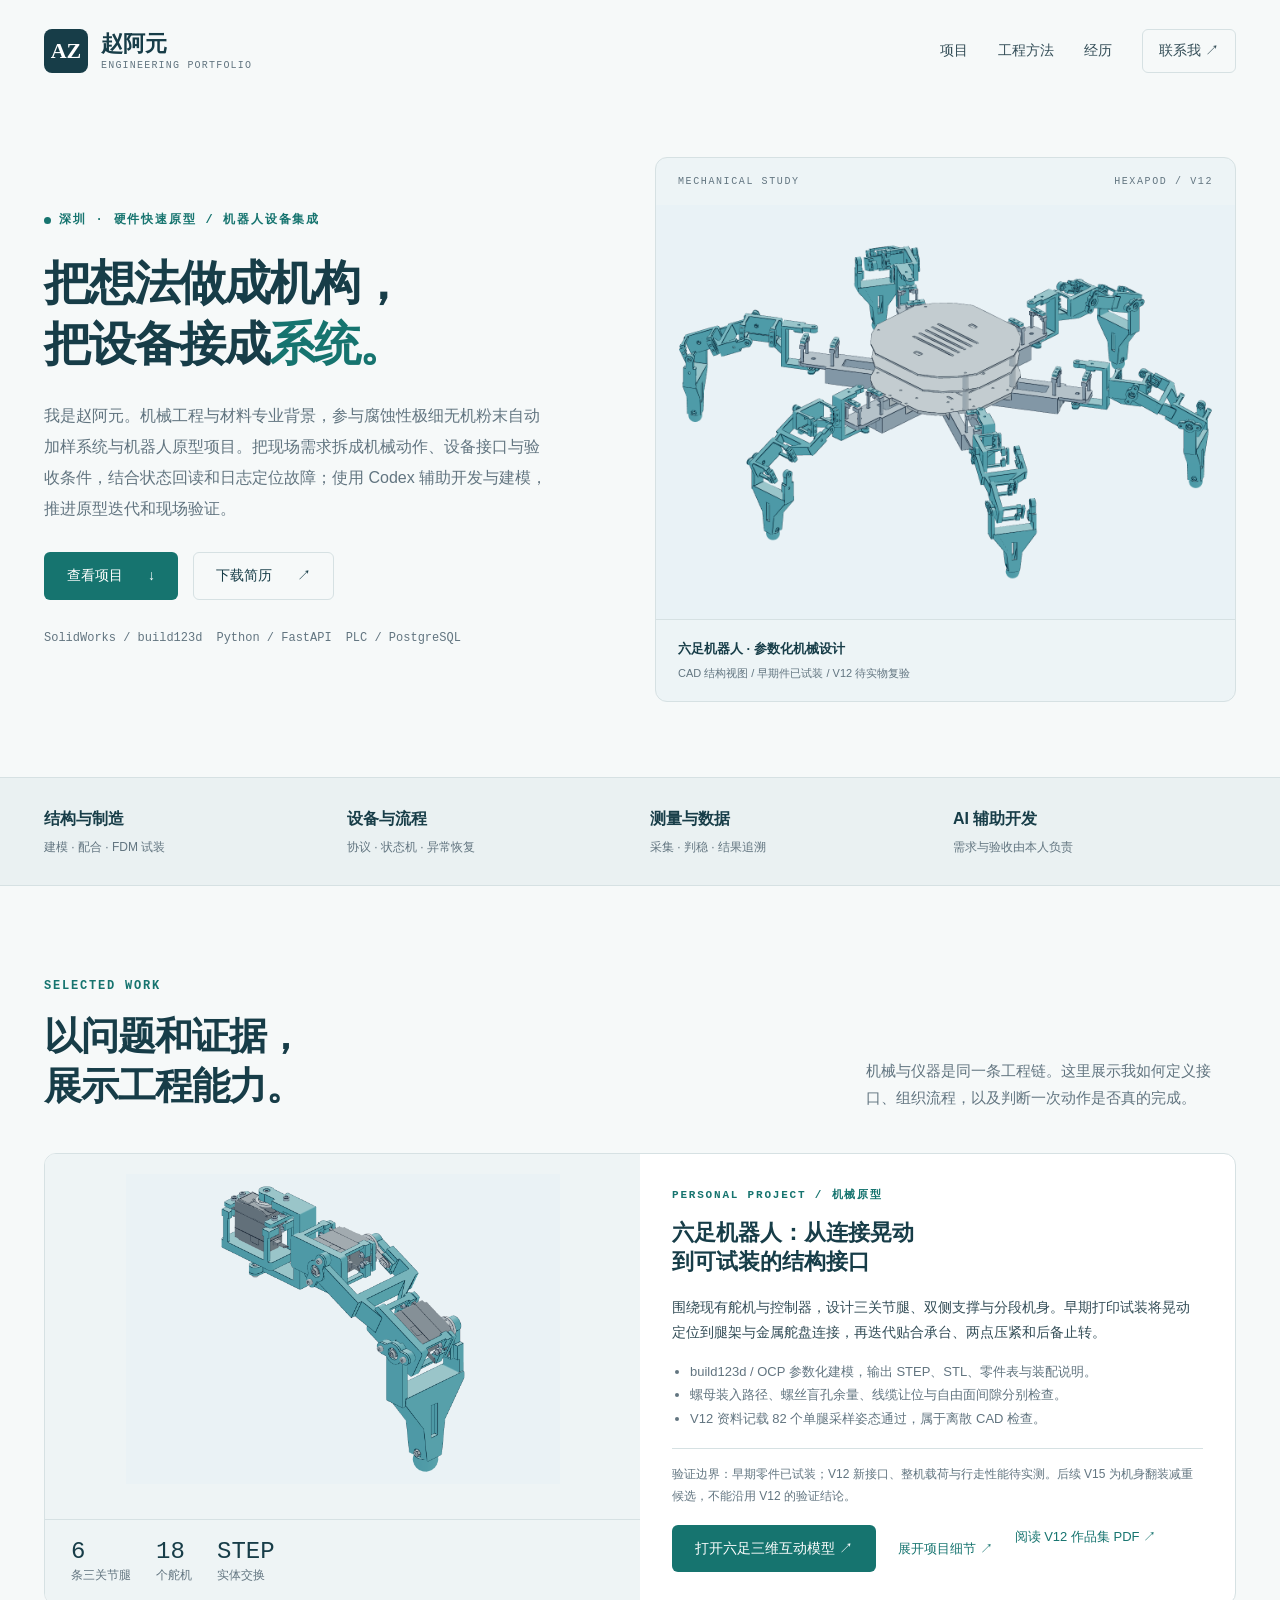
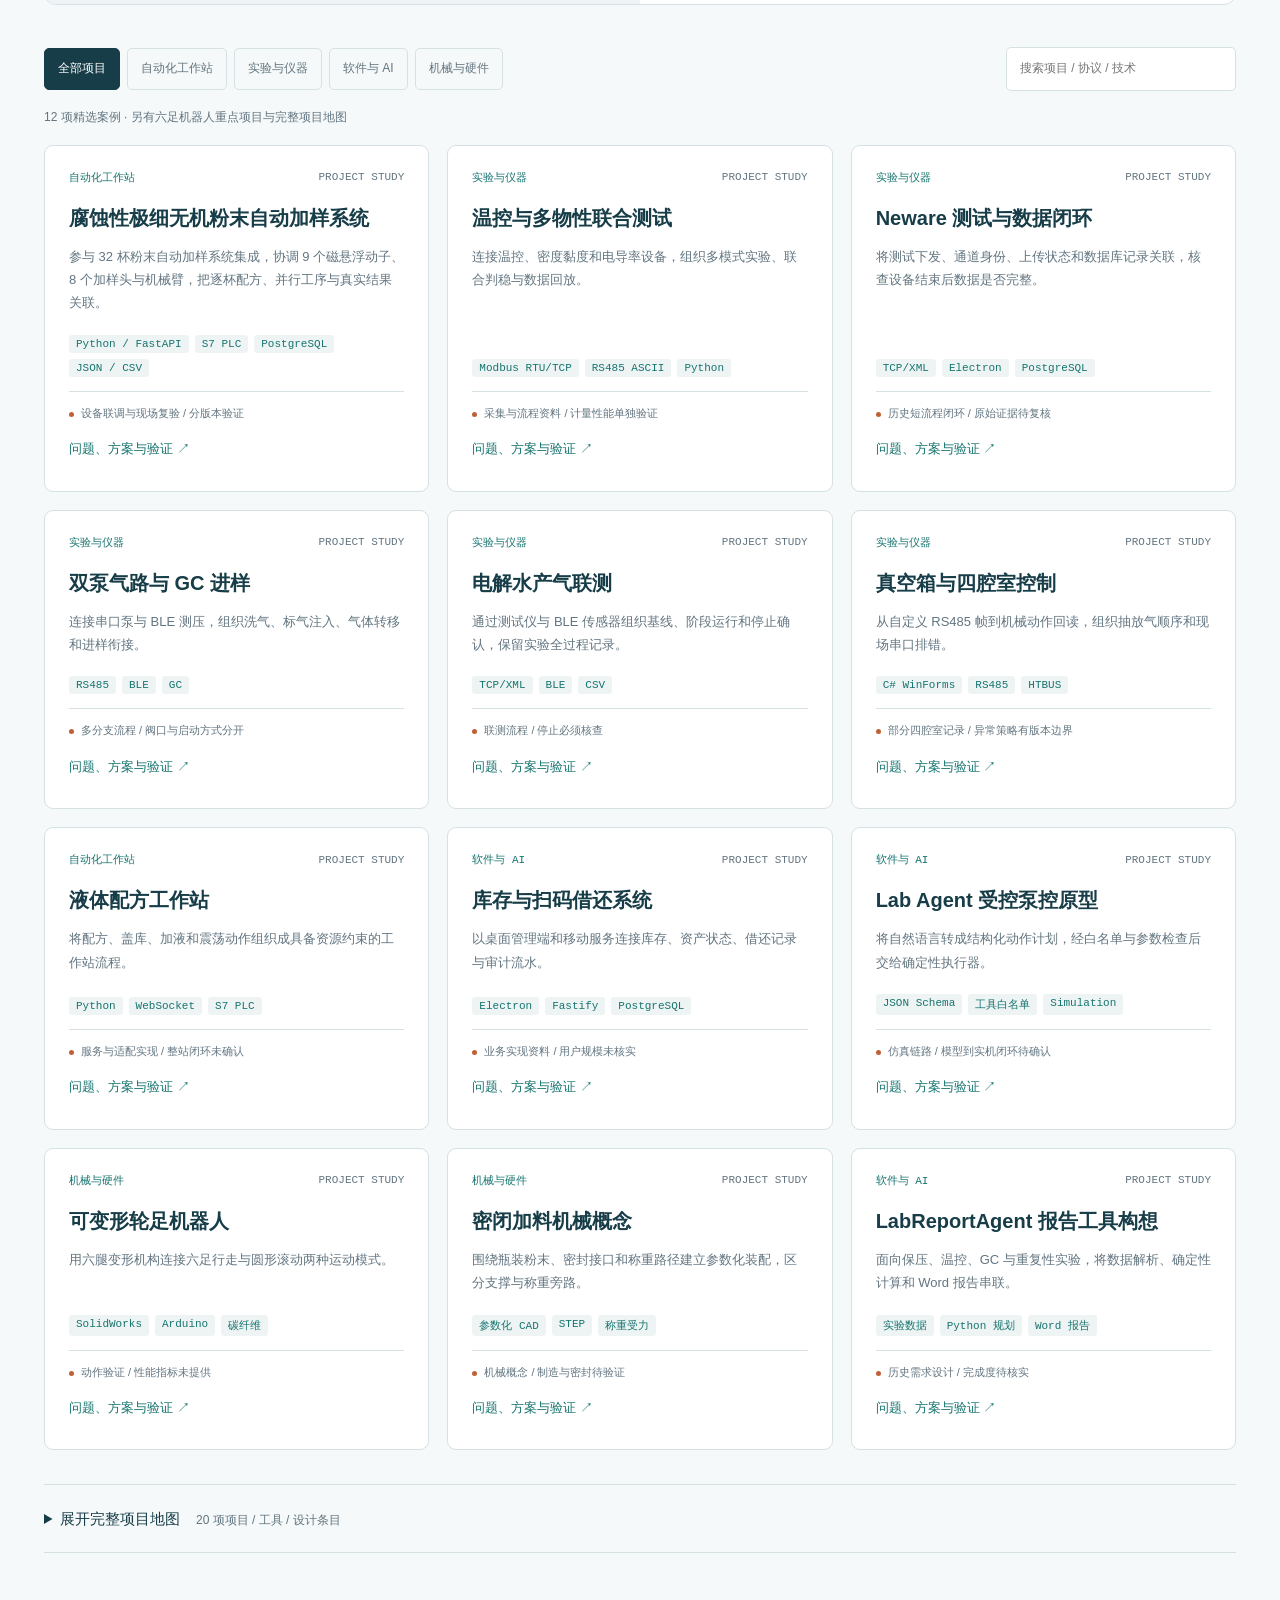
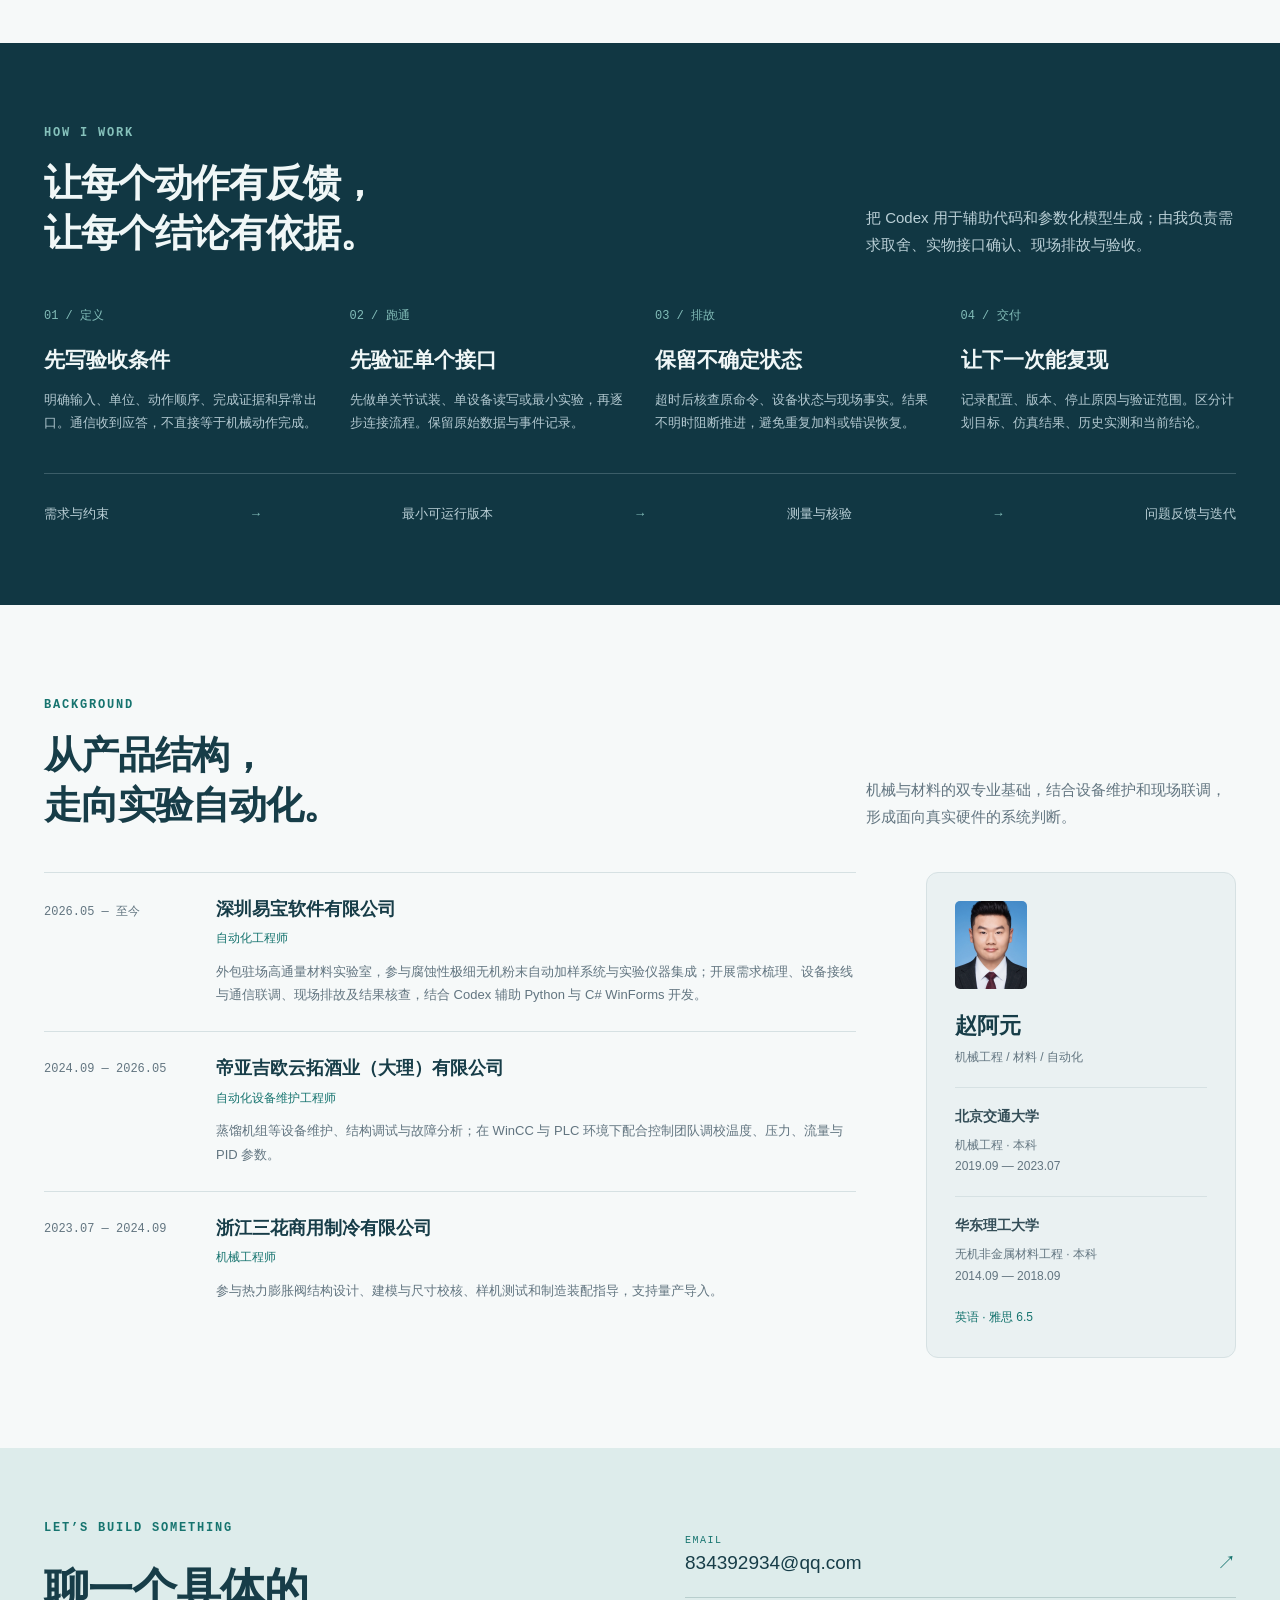
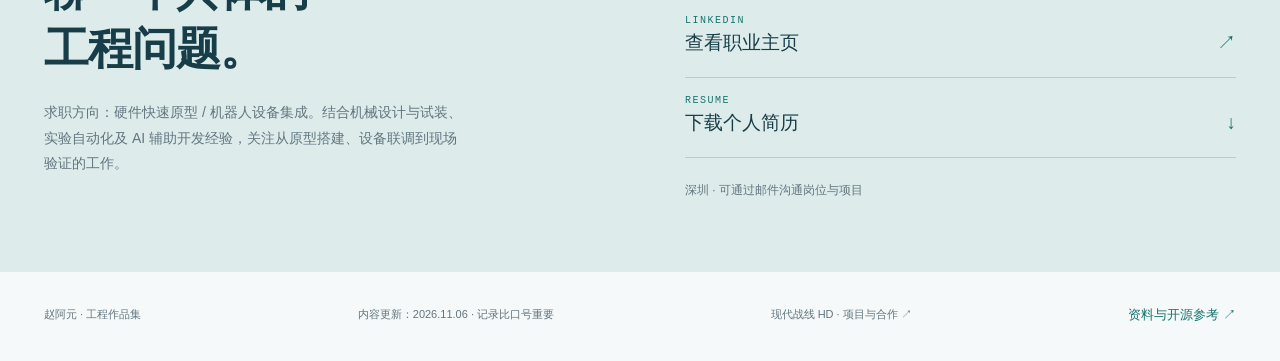
==== index.html @ dabff30d "Publish engineering portfolio" ====
<!DOCTYPE html>
<html lang="zh-CN">
<head>
  <meta charset="UTF-8">
  <meta name="viewport" content="width=device-width, initial-scale=1">
  <meta name="description" content="赵阿元的工程作品集：硬件快速原型、机器人设备集成与实验自动化。展示六足机器人、32 杯腐蚀性极细无机粉末自动加样系统、设备联调与数据追溯实践。">
  <meta name="theme-color" content="#173d48">
  <title>赵阿元 · 硬件原型与机器人设备集成</title>
  <link rel="icon" href="assets/favicon.svg" type="image/svg+xml">
  <link rel="stylesheet" href="style.css">
  <script src="app.js" defer></script>
</head>
<body>
  <a class="skip" href="#main">跳至正文</a>
  <header class="header"><a class="brand" href="#home"><span class="brand-mark">AZ</span><span>赵阿元<small>ENGINEERING PORTFOLIO</small></span></a><nav aria-label="主导航"><a href="#projects">项目</a><a href="#approach">工程方法</a><a href="#experience">经历</a><a class="nav-contact" href="#contact">联系我 <span aria-hidden="true">↗</span></a></nav></header>
  <main id="main">
    <section class="hero wrap" id="home">
      <div class="hero-copy"><p class="eyebrow"><span class="dot"></span> 深圳 · 硬件快速原型 / 机器人设备集成</p><h1>把想法做成机构，<br>把设备接成<span>系统。</span></h1><p class="intro">我是赵阿元。机械工程与材料专业背景，参与腐蚀性极细无机粉末自动加样系统与机器人原型项目。把现场需求拆成机械动作、设备接口与验收条件，结合状态回读和日志定位故障；使用 Codex 辅助开发与建模，推进原型迭代和现场验证。</p><div class="actions"><a class="button primary" href="#projects">查看项目 <span aria-hidden="true">↓</span></a><a class="button secondary" href="assets/resume.docx" download="赵阿元_机械设计与硬件快速原型工程师_中文简历_20261105.docx">下载简历 <span aria-hidden="true">↗</span></a></div><div class="hero-tags"><span>SolidWorks / build123d</span><span>Python / FastAPI</span><span>PLC / PostgreSQL</span></div></div>
      <figure class="hero-visual"><div class="figure-top"><span>MECHANICAL STUDY</span><span>HEXAPOD / V12</span></div><img src="assets/image1.png" alt="六足机器人V12打印结构CAD总览，未显示舵机和金属五金" width="1400" height="1000"><figcaption><strong>六足机器人 · 参数化机械设计</strong><span>CAD 结构视图 / 早期件已试装 / V12 待实物复验</span></figcaption></figure>
    </section>
    <div class="scope-strip"><div class="wrap"><span>结构与制造<small>建模 · 配合 · FDM 试装</small></span><span>设备与流程<small>协议 · 状态机 · 异常恢复</small></span><span>测量与数据<small>采集 · 判稳 · 结果追溯</small></span><span>AI 辅助开发<small>需求与验收由本人负责</small></span></div></div>
    <section class="section wrap" id="projects"><div class="section-head"><div><p class="eyebrow">SELECTED WORK</p><h2>以问题和证据，<br>展示工程能力。</h2></div><p>机械与仪器是同一条工程链。这里展示我如何定义接口、组织流程，以及判断一次动作是否真的完成。</p></div>
      <article class="featured"><div class="feature-media"><img src="assets/image2.png" alt="三关节机器人单腿CAD装配视图" loading="lazy"><div class="feature-stats"><span><b>6</b> 条三关节腿</span><span><b>18</b> 个舵机</span><span><b>STEP</b> 实体交换</span></div></div><div class="feature-text"><p class="eyebrow">PERSONAL PROJECT / 机械原型</p><h3>六足机器人：从连接晃动<br>到可试装的结构接口</h3><p>围绕现有舵机与控制器，设计三关节腿、双侧支撑与分段机身。早期打印试装将晃动定位到腿架与金属舵盘连接，再迭代贴合承台、两点压紧和后备止转。</p><ul><li>build123d / OCP 参数化建模，输出 STEP、STL、零件表与装配说明。</li><li>螺母装入路径、螺丝盲孔余量、线缆让位与自由面间隙分别检查。</li><li>V12 资料记载 82 个单腿采样姿态通过，属于离散 CAD 检查。</li></ul><p class="boundary">验证边界：早期零件已试装；V12 新接口、整机载荷与行走性能待实测。后续 V15 为机身翻装减重候选，不能沿用 V12 的验证结论。</p><div class="actions"><a class="button primary" href="hexapod/index.html">打开六足三维互动模型 ↗</a><button class="text-link" data-project="hexapod">展开项目细节 ↗</button><a class="text-link" href="assets/hexapod-portfolio.pdf" target="_blank" rel="noopener">阅读 V12 作品集 PDF ↗</a></div></div></article>
      <div class="project-toolbar"><div class="filters" role="group" aria-label="筛选项目"><button class="active" data-filter="all" aria-pressed="true">全部项目</button><button data-filter="automation" aria-pressed="false">自动化工作站</button><button data-filter="instrument" aria-pressed="false">实验与仪器</button><button data-filter="software" aria-pressed="false">软件与 AI</button><button data-filter="mechanical" aria-pressed="false">机械与硬件</button></div><label class="search"><span class="sr-only">搜索项目和技术</span><input id="search" type="search" placeholder="搜索项目 / 协议 / 技术" autocomplete="off"></label></div>
      <p class="result-label" id="result-label" aria-live="polite"></p><div class="project-grid" id="project-grid"></div><p class="empty" id="empty" hidden>没有匹配的项目。试试“温控”“PLC”或清空搜索。</p>
      <details class="catalog"><summary>展开完整项目地图 <span>20 项项目 / 工具 / 设计条目</span></summary><p>依据 2026-09-28 项目总册归并；同源工具与版本不重复计算为独立产线，概念方案与实机项目分开标注。</p><div class="table-scroll"><table><caption class="sr-only">工程项目完整地图</caption><thead><tr><th>条目</th><th>范围</th><th>资料中的成熟度边界</th></tr></thead><tbody id="catalog-body"></tbody></table></div></details>
    </section>
    <section class="method-section" id="approach"><div class="wrap"><div class="section-head"><div><p class="eyebrow">HOW I WORK</p><h2>让每个动作有反馈，<br>让每个结论有依据。</h2></div><p>把 Codex 用于辅助代码和参数化模型生成；由我负责需求取舍、实物接口确认、现场排故与验收。</p></div><div class="method-grid"><article><span class="step">01 / 定义</span><h3>先写验收条件</h3><p>明确输入、单位、动作顺序、完成证据和异常出口。通信收到应答，不直接等于机械动作完成。</p></article><article><span class="step">02 / 跑通</span><h3>先验证单个接口</h3><p>先做单关节试装、单设备读写或最小实验，再逐步连接流程。保留原始数据与事件记录。</p></article><article><span class="step">03 / 排故</span><h3>保留不确定状态</h3><p>超时后核查原命令、设备状态与现场事实。结果不明时阻断推进，避免重复加料或错误恢复。</p></article><article><span class="step">04 / 交付</span><h3>让下一次能复现</h3><p>记录配置、版本、停止原因与验证范围。区分计划目标、仿真结果、历史实测和当前结论。</p></article></div><div class="flow-line"><span>需求与约束</span><i aria-hidden="true">→</i><span>最小可运行版本</span><i aria-hidden="true">→</i><span>测量与核验</span><i aria-hidden="true">→</i><span>问题反馈与迭代</span></div></div></section>
    <section class="section wrap" id="experience"><div class="section-head"><div><p class="eyebrow">BACKGROUND</p><h2>从产品结构，<br>走向实验自动化。</h2></div><p>机械与材料的双专业基础，结合设备维护和现场联调，形成面向真实硬件的系统判断。</p></div><div class="background-grid"><div class="timeline"><article><time>2026.05 — 至今</time><div><h3>深圳易宝软件有限公司</h3><p class="role">自动化工程师</p><p>外包驻场高通量材料实验室，参与腐蚀性极细无机粉末自动加样系统与实验仪器集成；开展需求梳理、设备接线与通信联调、现场排故及结果核查，结合 Codex 辅助 Python 与 C# WinForms 开发。</p></div></article><article><time>2024.09 — 2026.05</time><div><h3>帝亚吉欧云拓酒业（大理）有限公司</h3><p class="role">自动化设备维护工程师</p><p>蒸馏机组等设备维护、结构调试与故障分析；在 WinCC 与 PLC 环境下配合控制团队调校温度、压力、流量与 PID 参数。</p></div></article><article><time>2023.07 — 2024.09</time><div><h3>浙江三花商用制冷有限公司</h3><p class="role">机械工程师</p><p>参与热力膨胀阀结构设计、建模与尺寸校核、样机测试和制造装配指导，支持量产导入。</p></div></article></div><aside class="education"><img src="assets/portrait.png" alt="赵阿元个人照片" width="180" height="220" loading="lazy"><h3>赵阿元</h3><p>机械工程 / 材料 / 自动化</p><div><strong>北京交通大学</strong><p>机械工程 · 本科<br>2019.09 — 2023.07</p></div><div><strong>华东理工大学</strong><p>无机非金属材料工程 · 本科<br>2014.09 — 2018.09</p></div><span class="language">英语 · 雅思 6.5</span></aside></div></section>
    <section class="contact-section" id="contact"><div class="wrap contact-grid"><div><p class="eyebrow">LET’S BUILD SOMETHING</p><h2>聊一个具体的<br>工程问题。</h2><p>求职方向：硬件快速原型 / 机器人设备集成。结合机械设计与试装、实验自动化及 AI 辅助开发经验，关注从原型搭建、设备联调到现场验证的工作。</p></div><div class="contact-links"><a href="mailto:834392934@qq.com"><small>EMAIL</small><span>834392934@qq.com <b aria-hidden="true">↗</b></span></a><a href="https://www.linkedin.com/in/%E9%98%BF%E5%85%83-%E8%B5%B5-064b16136/" target="_blank" rel="noopener"><small>LINKEDIN</small><span>查看职业主页 <b aria-hidden="true">↗</b></span></a><a href="assets/resume.docx" download="赵阿元_机械设计与硬件快速原型工程师_中文简历_20261105.docx"><small>RESUME</small><span>下载个人简历 <b aria-hidden="true">↓</b></span></a><p>深圳 · 可通过邮件沟通岗位与项目</p></div></div></section>
  </main>
  <footer class="wrap footer"><span>赵阿元 · 工程作品集</span><span>内容更新：2026.11.06 · 记录比口号重要</span><a href="https://ayuan-zhao-engineering.sunny-seal-5928.chatgpt.site/modern-front-hd/">现代战线 HD · 项目与合作 ↗</a><button id="sources-button" class="text-link">资料与开源参考 ↗</button></footer>
  <dialog id="project-dialog" aria-labelledby="dialog-title"><div class="dialog-top"><p class="eyebrow" id="dialog-category"></p><button class="close" aria-label="关闭项目详情">×</button></div><h2 id="dialog-title"></h2><div id="dialog-content"></div><button class="button secondary close-bottom">返回作品集</button></dialog>
</body>
</html>
---- style.css ----
:root{--ink:#173d48;--text:#334d57;--muted:#627580;--teal:#16746f;--paper:#f6f9f9;--line:#d6e1e3;--orange:#bf6137;--navy:#113743;--white:#fff;--radius:12px}*{box-sizing:border-box}html{scroll-behavior:smooth;scroll-padding-top:94px}body{margin:0;background:var(--paper);color:var(--text);font-family:"Segoe UI","Microsoft YaHei",sans-serif;font-size:16px;line-height:1.8}h1,h2,h3,p,figure{margin:0}h1,h2,h3{color:var(--ink);line-height:1.3;text-wrap:balance}h1{font-size:clamp(35px,3.65vw,60px);letter-spacing:-2px;font-weight:700}h1 span{color:var(--teal)}h2{font-size:clamp(30px,3vw,44px);letter-spacing:-1px}h3{font-size:22px}a{color:inherit;text-decoration:none}button,input{font:inherit}button{cursor:pointer}button,a,input,summary{touch-action:manipulation}a:focus-visible,button:focus-visible,input:focus-visible,summary:focus-visible{outline:3px solid var(--orange);outline-offset:4px}.wrap{max-width:1280px;margin:auto;padding-left:44px;padding-right:44px}.header{max-width:1280px;margin:auto;height:102px;padding:0 44px;display:flex;align-items:center;justify-content:space-between;gap:24px}.brand{display:flex;align-items:center;gap:13px;color:var(--ink);font-size:22px;font-weight:700;line-height:1.4}.brand small{display:block;font-family:Consolas,monospace;font-size:10px;letter-spacing:1.2px;color:var(--muted);font-weight:400}.brand-mark{width:44px;height:44px;background:var(--ink);color:white;border-radius:8px;display:grid;place-items:center;font-family:Georgia,serif;font-size:22px}nav{display:flex;align-items:center;gap:30px;font-size:14px}nav a:hover{color:var(--teal)}.nav-contact{border:1px solid var(--line);padding:8px 16px;border-radius:6px}.hero{display:grid;grid-template-columns:1fr 1fr;align-items:center;gap:30px;padding-top:55px;padding-bottom:75px}.eyebrow{font-family:Consolas,"Microsoft YaHei",monospace;letter-spacing:1.8px;font-size:12px;font-weight:600;color:var(--teal);margin-bottom:22px;display:flex;align-items:center;gap:8px}.dot{height:7px;width:7px;background:var(--teal);border-radius:50%}.intro{max-width:510px;margin-top:25px;color:var(--muted);font-size:16px;line-height:1.95}.actions{display:flex;flex-wrap:wrap;gap:15px;margin-top:28px}.button{min-height:46px;padding:10px 22px;display:inline-flex;gap:25px;align-items:center;justify-content:center;border-radius:6px;border:1px solid transparent;font-size:14px}.primary{background:var(--teal);color:var(--white)}.primary:hover{background:#115955}.secondary{border-color:var(--line);background:transparent;color:var(--ink)}.secondary:hover{background:#e7eff0}.hero-tags{display:flex;flex-wrap:wrap;gap:14px;font-family:Consolas,monospace;font-size:12px;margin-top:28px;color:var(--muted)}.hero-visual{border-radius:var(--radius);background:#edf4f6;overflow:hidden;border:1px solid var(--line);position:relative}.figure-top{display:flex;justify-content:space-between;padding:18px 22px;font:10px Consolas,monospace;letter-spacing:1.6px;color:var(--muted)}.hero-visual img{display:block;width:100%;height:auto;mix-blend-mode:multiply}.hero-visual figcaption{padding:17px 22px;border-top:1px solid var(--line);font-size:13px}.hero-visual figcaption strong{display:block;color:var(--ink);font-weight:600}.hero-visual figcaption span{display:block;font-size:11px;margin-top:4px;color:var(--muted)}.scope-strip{background:#eaf1f2;border-top:1px solid var(--line);border-bottom:1px solid var(--line)}.scope-strip>.wrap{display:grid;grid-template-columns:repeat(4,1fr);padding-top:27px;padding-bottom:27px;gap:20px}.scope-strip span{font-weight:600;color:var(--ink)}.scope-strip small{display:block;font-size:12px;font-weight:400;color:var(--muted);margin-top:3px}.section{padding-top:90px;padding-bottom:90px}.section-head{display:flex;justify-content:space-between;align-items:flex-end;gap:50px;margin-bottom:42px}.section-head .eyebrow{margin-bottom:13px}.section-head>p{max-width:370px;color:var(--muted);font-size:15px}.featured{display:grid;grid-template-columns:1fr 1fr;background:white;border:1px solid var(--line);border-radius:var(--radius);overflow:hidden}.feature-media{background:#eef4f5;display:flex;flex-direction:column;justify-content:space-between}.feature-media>img{width:100%;height:350px;object-fit:contain;padding:20px;mix-blend-mode:multiply}.feature-stats{display:flex;gap:25px;padding:18px 26px;border-top:1px solid var(--line);font-size:12px;color:var(--muted)}.feature-stats b{font:24px Consolas,monospace;display:block;color:var(--ink)}.feature-text{padding:32px}.feature-text>.eyebrow{font-size:11px;margin-bottom:14px}.feature-text>p:not(.eyebrow){font-size:14px;margin-top:18px}.feature-text ul{padding-left:18px;font-size:13px;color:var(--muted);margin:15px 0}.feature-text .boundary{padding-top:15px;border-top:1px solid var(--line);font-size:12px!important;color:var(--muted)}.text-link{padding:0;background:none;border:0;color:var(--teal);font-size:13px;text-align:left;min-height:36px}.text-link:hover{text-decoration:underline}.feature-text .actions{gap:22px;margin-top:18px}.project-toolbar{display:flex;justify-content:space-between;align-items:center;gap:18px;margin-top:42px}.filters{display:flex;gap:7px;flex-wrap:wrap}.filters button{border:1px solid var(--line);border-radius:5px;min-height:42px;padding:7px 13px;background:transparent;font-size:12px;color:var(--muted)}.filters button.active{background:var(--ink);border-color:var(--ink);color:white}.search input{width:230px;background:white;border:1px solid var(--line);border-radius:5px;padding:10px 13px;min-height:42px;font-size:12px;color:var(--ink)}.result-label{font-size:12px;color:var(--muted);margin:16px 0}.project-grid{display:grid;grid-template-columns:repeat(3,1fr);gap:18px}.project-card{background:white;border:1px solid var(--line);border-radius:9px;padding:24px;display:flex;flex-direction:column;min-width:0}.project-card:hover{border-color:#83aaa9}.card-top{display:flex;justify-content:space-between;align-items:center;margin-bottom:18px;font:11px Consolas,monospace;color:var(--muted);gap:10px}.category{color:var(--teal)}.project-card h3{font-size:20px;line-height:1.5}.project-card>p{font-size:13px;color:var(--muted);margin:12px 0 20px;flex:1}.card-tags{display:flex;flex-wrap:wrap;gap:6px;margin-bottom:14px}.card-tags span{font:11px Consolas,"Microsoft YaHei",monospace;background:#eef4f4;padding:3px 7px;border-radius:3px;color:var(--teal)}.card-state{font-size:11px;color:var(--muted);border-top:1px solid var(--line);padding-top:12px;margin-bottom:7px}.card-state::before{content:"";display:inline-block;width:5px;height:5px;background:var(--orange);border-radius:50%;margin-right:7px}.empty{padding:40px;text-align:center}.catalog{margin-top:34px;border-top:1px solid var(--line);border-bottom:1px solid var(--line);padding:20px 0}.catalog summary{cursor:pointer;color:var(--ink);font-size:15px}.catalog summary span{margin-left:12px;font-size:12px;color:var(--muted)}.catalog>p{margin:18px 0;font-size:13px;color:var(--muted)}.table-scroll{overflow-x:auto}table{border-collapse:collapse;width:100%;font-size:12px;min-width:620px}th,td{text-align:left;vertical-align:top;padding:12px;border-bottom:1px solid var(--line)}th{background:#eaf1f2;color:var(--ink);font-weight:600}td:first-child{white-space:nowrap}.method-section{background:var(--navy);padding:80px 0;color:#bbd0d7}.method-section h2,.method-section h3{color:#f0f7f7}.method-section .eyebrow{color:#85c1bb}.method-section .section-head>p{color:#bbd0d7}.method-grid{display:grid;grid-template-columns:repeat(4,1fr);gap:30px}.step{font:12px Consolas,monospace;color:#82bcb8}.method-grid h3{margin:17px 0 15px;font-size:21px}.method-grid p{font-size:13px;color:#b2c8d0}.flow-line{display:flex;justify-content:space-between;gap:15px;border-top:1px solid #3b5d68;padding-top:28px;margin-top:38px;font-size:13px}.flow-line i{font-style:normal;color:#82bcb8}.background-grid{display:grid;grid-template-columns:1fr 310px;gap:70px}.timeline article{display:grid;grid-template-columns:150px 1fr;gap:22px;border-top:1px solid var(--line);padding:25px 0}.timeline time{font:12px Consolas,"Microsoft YaHei",monospace;color:var(--muted);padding-top:5px}.timeline h3{font-size:18px}.timeline p{font-size:13px;color:var(--muted);margin-top:10px}.timeline .role{color:var(--teal);font-size:12px;margin-top:7px}.education{background:#eaf1f2;border:1px solid var(--line);border-radius:var(--radius);padding:28px}.education>img{width:72px;height:88px;object-fit:cover;border-radius:5px;margin-bottom:14px}.education h3{font-size:22px}.education>p{font-size:12px;color:var(--muted);margin-top:6px}.education>div{border-top:1px solid var(--line);padding-top:16px;margin-top:18px;font-size:14px}.education>div p{font-size:12px;margin-top:6px;color:var(--muted)}.language{display:block;font-size:12px;color:var(--teal);margin-top:20px}.contact-section{background:#ddeceb;padding:70px 0}.contact-grid{display:grid;grid-template-columns:1fr 1fr;gap:90px}.contact-grid h2{font-size:45px}.contact-grid>div>p:not(.eyebrow){font-size:14px;max-width:420px;margin-top:22px;color:var(--muted)}.contact-links a{display:block;padding:17px 0;border-bottom:1px solid #b8cecd}.contact-links a small{font:10px Consolas,monospace;letter-spacing:1.5px;color:var(--teal);display:block}.contact-links a span{display:flex;justify-content:space-between;align-items:center;font-size:19px;color:var(--ink)}.contact-links a b{font-weight:400;color:var(--teal)}.contact-links>p{font-size:12px!important}.footer{display:flex;justify-content:space-between;align-items:center;gap:20px;padding-top:25px;padding-bottom:25px;font-size:11px;color:var(--muted)}dialog{max-width:760px;width:calc(100% - 30px);border:1px solid var(--line);border-radius:12px;padding:30px;color:var(--text);max-height:85vh;overflow:auto}dialog::backdrop{background:#0d2c38a6}.dialog-top{display:flex;justify-content:space-between;align-items:center;gap:20px}.dialog-top .eyebrow{margin:0}.close{border:1px solid var(--line);background:white;border-radius:5px;height:42px;width:42px;font-size:26px;color:var(--ink)}dialog h2{font-size:28px;margin:22px 0}dialog h3{font-size:16px;margin:24px 0 8px}dialog p,dialog li{font-size:14px}dialog ul{padding-left:21px}dialog img{width:100%;max-height:330px;object-fit:contain;background:#edf4f5;margin:15px 0}dialog .boundary{padding:14px;background:#eef4f4;border-radius:5px;color:var(--muted)}.close-bottom{margin-top:22px}.skip{position:absolute;top:-70px;left:20px;background:white;padding:10px;z-index:10}.skip:focus{top:10px}.sr-only{position:absolute;width:1px;height:1px;overflow:hidden;clip:rect(0,0,0,0)}
@media(min-width:1600px){.hero{padding-top:80px;padding-bottom:90px}}
@media(max-width:1050px){.wrap,.header{padding-left:28px;padding-right:28px}.hero{gap:22px}h1{font-size:43px}.project-grid{grid-template-columns:repeat(2,1fr)}.project-toolbar{flex-direction:column;align-items:stretch}.search input{width:100%}.background-grid{gap:30px;grid-template-columns:1fr 280px}.timeline article{grid-template-columns:120px 1fr}.method-grid{gap:22px}.contact-grid{gap:40px}}
@media(max-width:700px){html{scroll-padding-top:15px}.wrap,.header{padding-left:20px;padding-right:20px}.header{height:auto;min-height:90px;gap:16px;flex-wrap:wrap;padding-top:16px;padding-bottom:16px}.brand{font-size:19px}.brand small{font-size:8px}.brand-mark{width:35px;height:35px;font-size:18px}nav{gap:17px;font-size:12px}.nav-contact{padding:5px 8px}nav a:nth-child(2){display:none}.hero{grid-template-columns:1fr;padding-top:32px;padding-bottom:35px;gap:32px}h1{font-size:40px;letter-spacing:-1px}.intro{font-size:14px}.hero-tags{font-size:11px;gap:12px}.hero-visual{max-width:100%}.scope-strip>.wrap{grid-template-columns:repeat(2,1fr);gap:23px;padding-top:24px;padding-bottom:24px}.scope-strip span{font-size:14px}.scope-strip small{font-size:11px}.section{padding-top:55px;padding-bottom:55px}.section-head{flex-direction:column;align-items:stretch;gap:20px;margin-bottom:30px}.section-head>p{max-width:none;font-size:14px}.featured{grid-template-columns:1fr}.feature-media>img{height:280px}.feature-text{padding:24px}.feature-text h3{font-size:22px}.project-grid{grid-template-columns:1fr}.project-card{padding:22px}.filters{gap:7px}.filters button{font-size:11px;padding:7px 10px}.catalog summary span{display:block;margin-left:17px;margin-top:4px}.method-section{padding:55px 0}.method-grid{grid-template-columns:repeat(2,1fr);gap:28px 23px}.method-grid h3{font-size:18px}.method-grid p{font-size:12px}.flow-line{flex-wrap:wrap;justify-content:flex-start;font-size:11px;gap:13px}.background-grid{grid-template-columns:1fr;gap:25px}.timeline article{grid-template-columns:1fr;gap:12px}.education{display:grid;grid-template-columns:80px 1fr;gap:8px 18px}.education>img{grid-row:span 2;margin:0}.education>h3{align-self:end}.education>p{margin:0}.education>div{grid-column:1 / -1}.language{grid-column:1 / -1}.contact-grid{grid-template-columns:1fr;gap:30px}.contact-grid h2{font-size:36px}.contact-section{padding:50px 0}.contact-links a span{font-size:18px}.footer{flex-wrap:wrap;gap:8px 20px}.footer>span:nth-child(2){order:3;width:100%}dialog{padding:22px}dialog h2{font-size:25px}}
@media(prefers-reduced-motion:reduce){html{scroll-behavior:auto}*{animation:none!important;transition:none!important}}
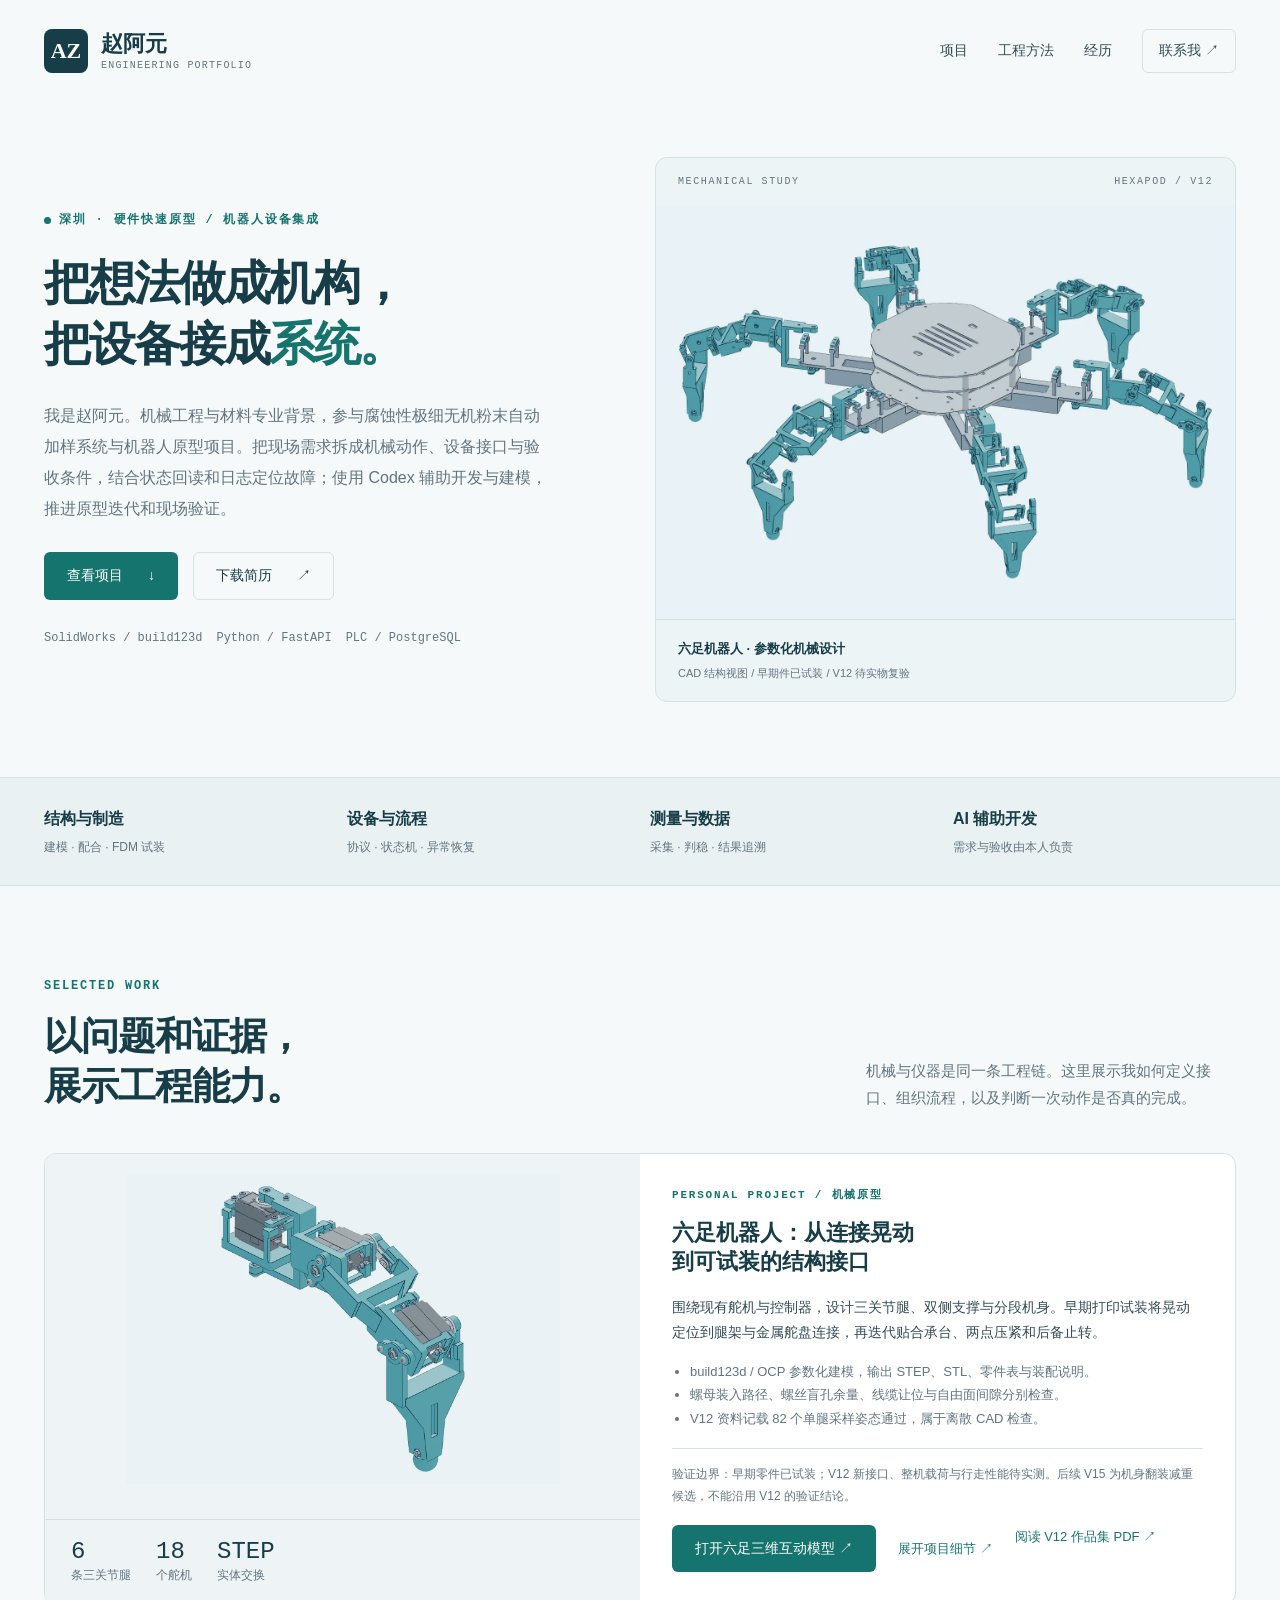
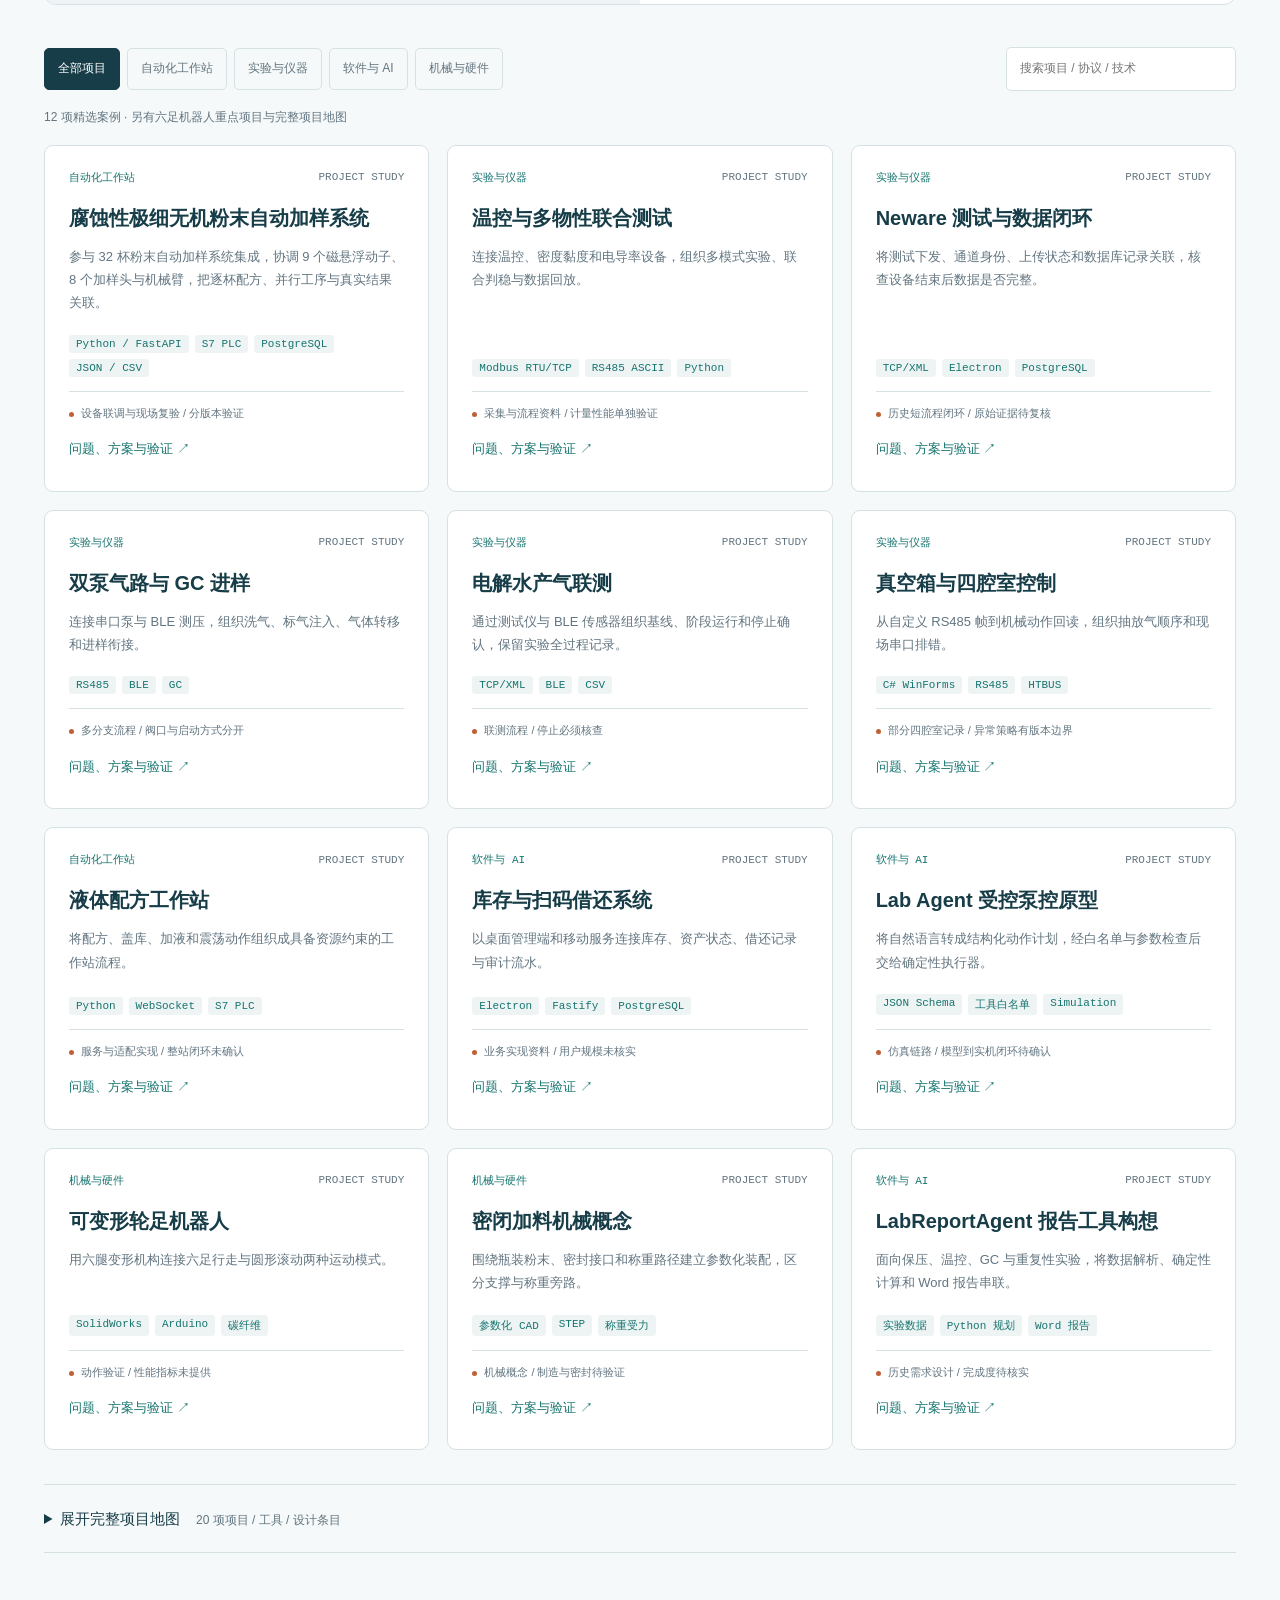
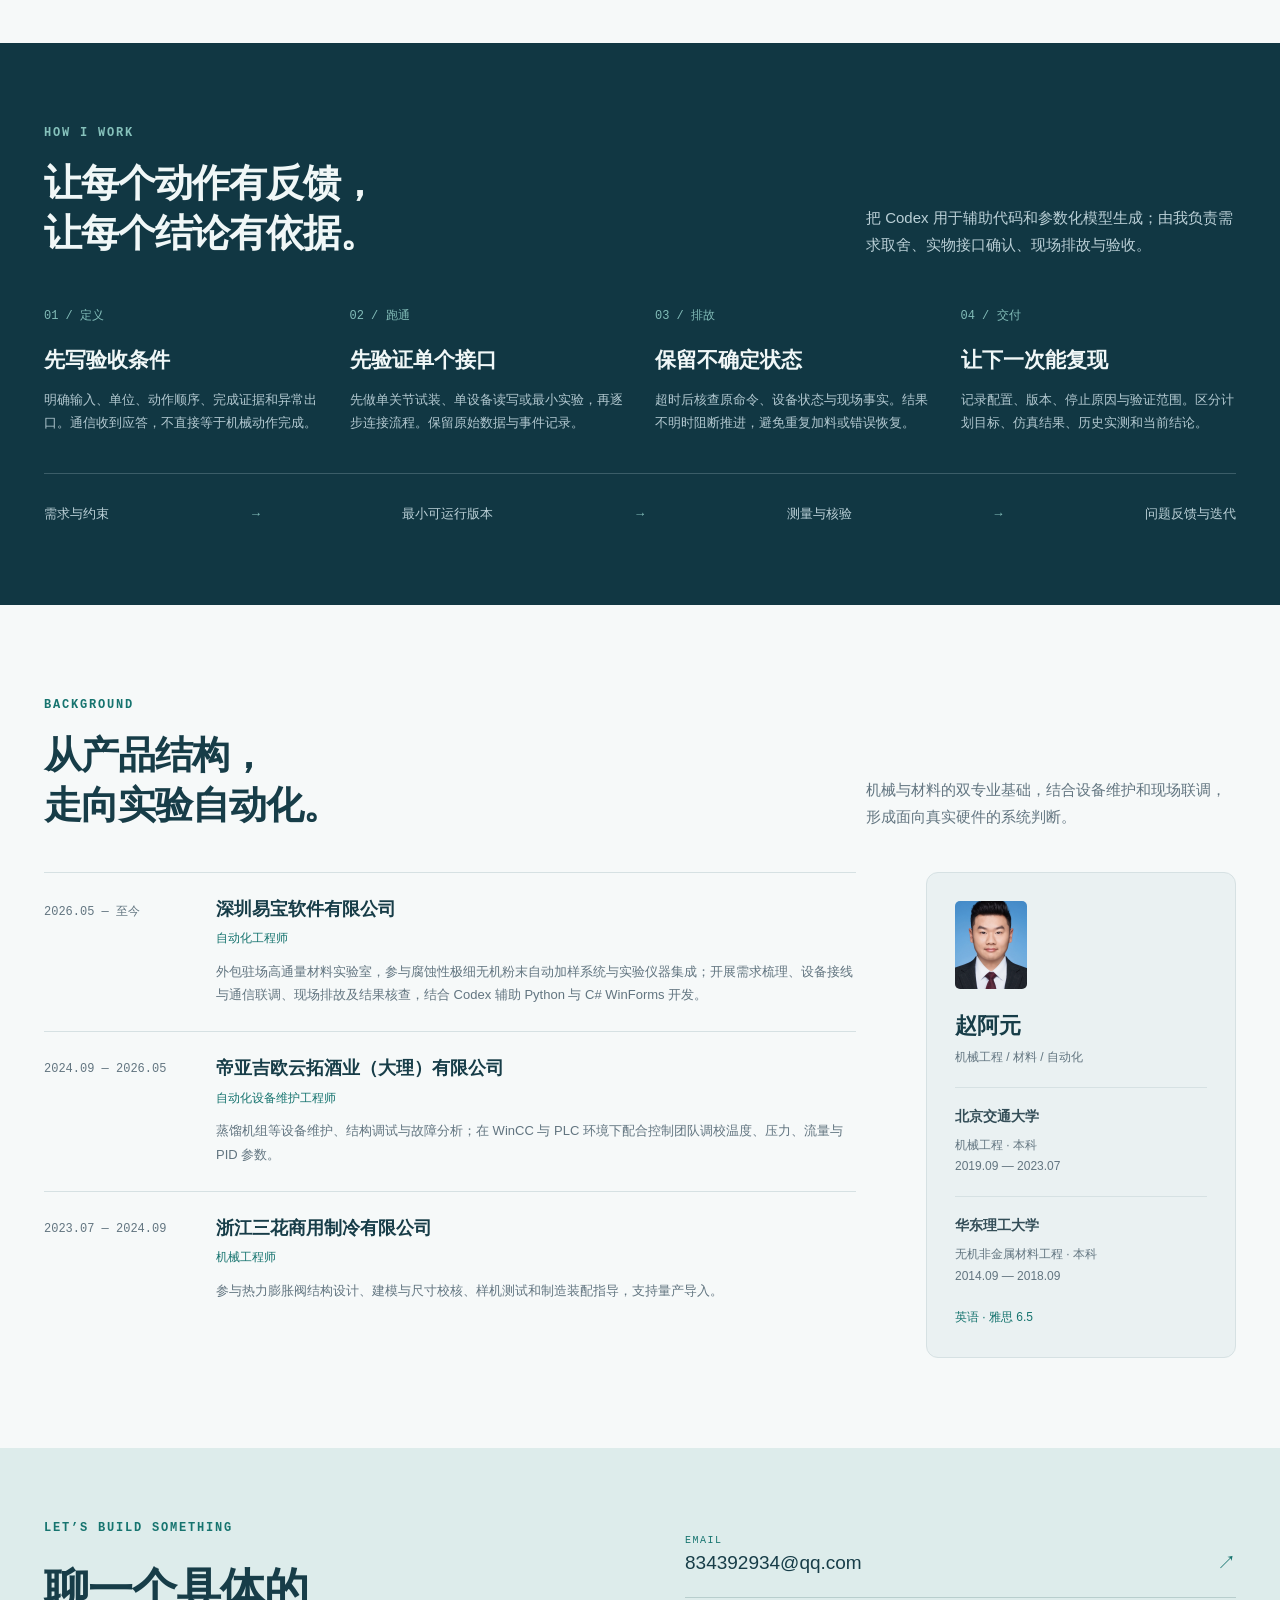
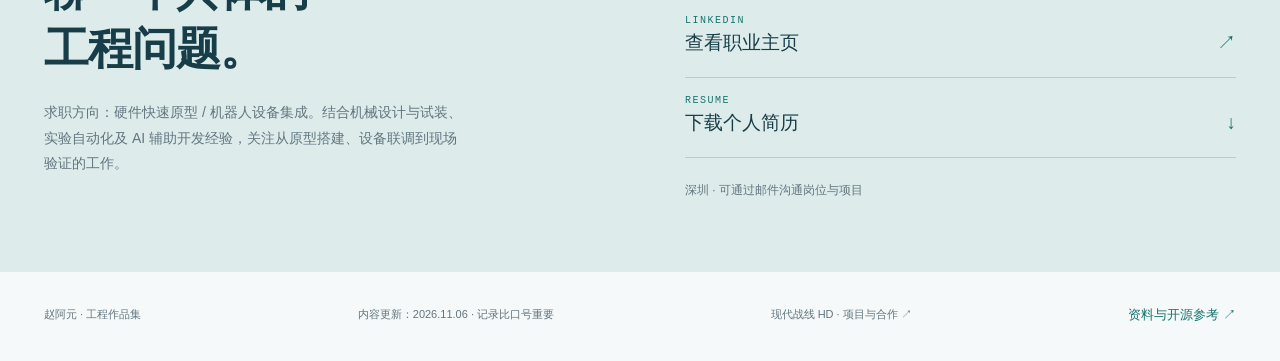
==== commit 2d100a71: "Compress display meshes and optimize mobile portfolio loading" ====
--- a/index.html
+++ b/index.html
@@ -16,11 +16,11 @@
   <main id="main">
     <section class="hero wrap" id="home">
       <div class="hero-copy"><p class="eyebrow"><span class="dot"></span> 深圳 · 硬件快速原型 / 机器人设备集成</p><h1>把想法做成机构，<br>把设备接成<span>系统。</span></h1><p class="intro">我是赵阿元。机械工程与材料专业背景，参与腐蚀性极细无机粉末自动加样系统与机器人原型项目。把现场需求拆成机械动作、设备接口与验收条件，结合状态回读和日志定位故障；使用 Codex 辅助开发与建模，推进原型迭代和现场验证。</p><div class="actions"><a class="button primary" href="#projects">查看项目 <span aria-hidden="true">↓</span></a><a class="button secondary" href="assets/resume.docx" download="赵阿元_机械设计与硬件快速原型工程师_中文简历_20261105.docx">下载简历 <span aria-hidden="true">↗</span></a></div><div class="hero-tags"><span>SolidWorks / build123d</span><span>Python / FastAPI</span><span>PLC / PostgreSQL</span></div></div>
-      <figure class="hero-visual"><div class="figure-top"><span>MECHANICAL STUDY</span><span>HEXAPOD / V12</span></div><img src="assets/image1.png" alt="六足机器人V12打印结构CAD总览，未显示舵机和金属五金" width="1400" height="1000"><figcaption><strong>六足机器人 · 参数化机械设计</strong><span>CAD 结构视图 / 早期件已试装 / V12 待实物复验</span></figcaption></figure>
+      <figure class="hero-visual"><div class="figure-top"><span>MECHANICAL STUDY</span><span>HEXAPOD / V12</span></div><img src="assets/image1.webp" onerror="this.onerror=null;this.src='assets/image1.png'" alt="六足机器人V12打印结构CAD总览，未显示舵机和金属五金" width="1400" height="1000"><figcaption><strong>六足机器人 · 参数化机械设计</strong><span>CAD 结构视图 / 早期件已试装 / V12 待实物复验</span></figcaption></figure>
     </section>
     <div class="scope-strip"><div class="wrap"><span>结构与制造<small>建模 · 配合 · FDM 试装</small></span><span>设备与流程<small>协议 · 状态机 · 异常恢复</small></span><span>测量与数据<small>采集 · 判稳 · 结果追溯</small></span><span>AI 辅助开发<small>需求与验收由本人负责</small></span></div></div>
     <section class="section wrap" id="projects"><div class="section-head"><div><p class="eyebrow">SELECTED WORK</p><h2>以问题和证据，<br>展示工程能力。</h2></div><p>机械与仪器是同一条工程链。这里展示我如何定义接口、组织流程，以及判断一次动作是否真的完成。</p></div>
-      <article class="featured"><div class="feature-media"><img src="assets/image2.png" alt="三关节机器人单腿CAD装配视图" loading="lazy"><div class="feature-stats"><span><b>6</b> 条三关节腿</span><span><b>18</b> 个舵机</span><span><b>STEP</b> 实体交换</span></div></div><div class="feature-text"><p class="eyebrow">PERSONAL PROJECT / 机械原型</p><h3>六足机器人：从连接晃动<br>到可试装的结构接口</h3><p>围绕现有舵机与控制器，设计三关节腿、双侧支撑与分段机身。早期打印试装将晃动定位到腿架与金属舵盘连接，再迭代贴合承台、两点压紧和后备止转。</p><ul><li>build123d / OCP 参数化建模，输出 STEP、STL、零件表与装配说明。</li><li>螺母装入路径、螺丝盲孔余量、线缆让位与自由面间隙分别检查。</li><li>V12 资料记载 82 个单腿采样姿态通过，属于离散 CAD 检查。</li></ul><p class="boundary">验证边界：早期零件已试装；V12 新接口、整机载荷与行走性能待实测。后续 V15 为机身翻装减重候选，不能沿用 V12 的验证结论。</p><div class="actions"><a class="button primary" href="hexapod/index.html">打开六足三维互动模型 ↗</a><button class="text-link" data-project="hexapod">展开项目细节 ↗</button><a class="text-link" href="assets/hexapod-portfolio.pdf" target="_blank" rel="noopener">阅读 V12 作品集 PDF ↗</a></div></div></article>
+      <article class="featured"><div class="feature-media"><img src="assets/image2.webp" onerror="this.onerror=null;this.src='assets/image2.png'" alt="三关节机器人单腿CAD装配视图" loading="lazy"><div class="feature-stats"><span><b>6</b> 条三关节腿</span><span><b>18</b> 个舵机</span><span><b>STEP</b> 实体交换</span></div></div><div class="feature-text"><p class="eyebrow">PERSONAL PROJECT / 机械原型</p><h3>六足机器人：从连接晃动<br>到可试装的结构接口</h3><p>围绕现有舵机与控制器，设计三关节腿、双侧支撑与分段机身。早期打印试装将晃动定位到腿架与金属舵盘连接，再迭代贴合承台、两点压紧和后备止转。</p><ul><li>build123d / OCP 参数化建模，输出 STEP、STL、零件表与装配说明。</li><li>螺母装入路径、螺丝盲孔余量、线缆让位与自由面间隙分别检查。</li><li>V12 资料记载 82 个单腿采样姿态通过，属于离散 CAD 检查。</li></ul><p class="boundary">验证边界：早期零件已试装；V12 新接口、整机载荷与行走性能待实测。后续 V15 为机身翻装减重候选，不能沿用 V12 的验证结论。</p><div class="actions"><a class="button primary" href="hexapod/index.html">打开六足三维互动模型 ↗</a><button class="text-link" data-project="hexapod">展开项目细节 ↗</button><a class="text-link" href="assets/hexapod-portfolio.pdf" target="_blank" rel="noopener">阅读 V12 作品集 PDF ↗</a></div></div></article>
       <div class="project-toolbar"><div class="filters" role="group" aria-label="筛选项目"><button class="active" data-filter="all" aria-pressed="true">全部项目</button><button data-filter="automation" aria-pressed="false">自动化工作站</button><button data-filter="instrument" aria-pressed="false">实验与仪器</button><button data-filter="software" aria-pressed="false">软件与 AI</button><button data-filter="mechanical" aria-pressed="false">机械与硬件</button></div><label class="search"><span class="sr-only">搜索项目和技术</span><input id="search" type="search" placeholder="搜索项目 / 协议 / 技术" autocomplete="off"></label></div>
       <p class="result-label" id="result-label" aria-live="polite"></p><div class="project-grid" id="project-grid"></div><p class="empty" id="empty" hidden>没有匹配的项目。试试“温控”“PLC”或清空搜索。</p>
       <details class="catalog"><summary>展开完整项目地图 <span>20 项项目 / 工具 / 设计条目</span></summary><p>依据 2026-09-28 项目总册归并；同源工具与版本不重复计算为独立产线，概念方案与实机项目分开标注。</p><div class="table-scroll"><table><caption class="sr-only">工程项目完整地图</caption><thead><tr><th>条目</th><th>范围</th><th>资料中的成熟度边界</th></tr></thead><tbody id="catalog-body"></tbody></table></div></details>
